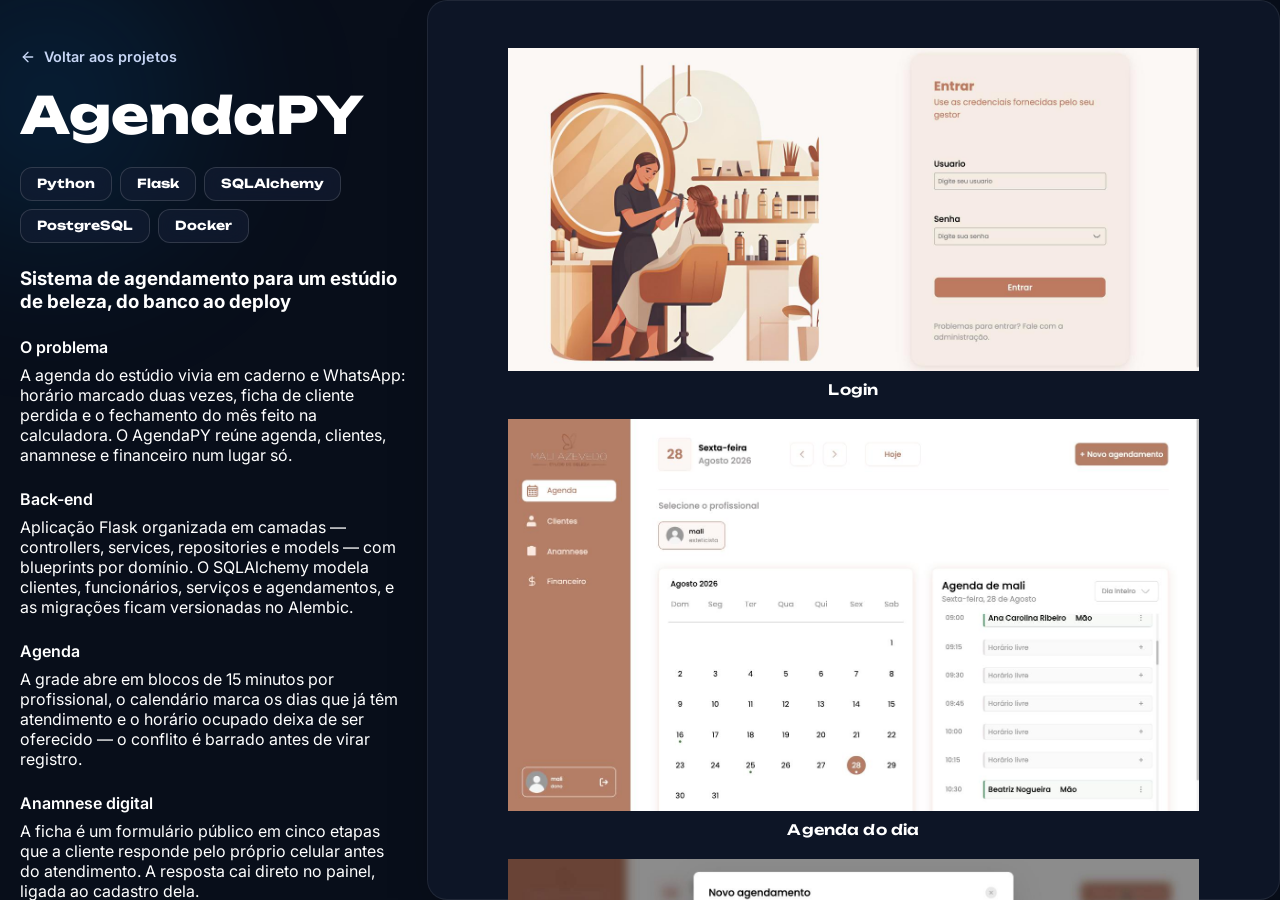
==== projetos/agendapy.html @ f5423a35 "adicionando projetos" ====
<!DOCTYPE html>
<html lang="pt-br">

<head>
  <meta charset="UTF-8">
  <meta name="viewport" content="width=device-width, initial-scale=1.0">
  <title>AgendaPY | Gustavo Azevedo</title>
  <meta name="description" content="AgendaPY é um sistema de agendamento para est&uacute;dios de beleza feito em Python e Flask, com agenda por profissional, ficha de clientes, anamnese digital e fechamento financeiro do m&ecirc;s.">

  <link rel="icon" type="image/png" href="../imagens/favicon.png">
  <link rel="preconnect" href="https://fonts.googleapis.com">
  <link rel="preconnect" href="https://fonts.gstatic.com" crossorigin>
  <link href="https://fonts.googleapis.com/css2?family=Inter:wght@400..700&family=Fira+Code:wght@400&family=Unbounded:wght@200..900&display=swap" rel="stylesheet">
  <link rel="stylesheet" href="../Estilos/style.css">
</head>

<body>
  <main class="projeto-pagina">
    <div class="projeto-texto-bg cor-1">
      <div class="projeto-texto container">
        <a href="../index.html#projetos" class="projeto-voltar">
          <svg viewBox="0 0 24 24" fill="none" stroke="currentColor" stroke-width="2" stroke-linecap="round" stroke-linejoin="round" aria-hidden="true">
            <path d="M19 12H5" />
            <path d="m12 19-7-7 7-7" />
          </svg>
          Voltar aos projetos
        </a>

        <h1 class="projeto-titulo">AgendaPY</h1>

        <div class="projeto-meta">
          <ul class="projeto-tags">
            <li class="tag">Python</li>
            <li class="tag">Flask</li>
            <li class="tag">SQLAlchemy</li>
            <li class="tag">PostgreSQL</li>
            <li class="tag">Docker</li>
          </ul>
        </div>

        <div class="projeto-explicacao">
          <h3>Sistema de agendamento para um est&uacute;dio de beleza, do banco ao deploy</h3>
          <dl>
            <dt>O problema</dt>
            <dd>A agenda do est&uacute;dio vivia em caderno e WhatsApp: hor&aacute;rio marcado duas vezes, ficha de cliente perdida e o fechamento do m&ecirc;s feito na calculadora. O AgendaPY re&uacute;ne agenda, clientes, anamnese e financeiro num lugar s&oacute;.</dd>

            <dt>Back-end</dt>
            <dd>Aplica&ccedil;&atilde;o Flask organizada em camadas &mdash; controllers, services, repositories e models &mdash; com blueprints por dom&iacute;nio. O SQLAlchemy modela clientes, funcion&aacute;rios, servi&ccedil;os e agendamentos, e as migra&ccedil;&otilde;es ficam versionadas no Alembic.</dd>

            <dt>Agenda</dt>
            <dd>A grade abre em blocos de 15 minutos por profissional, o calend&aacute;rio marca os dias que j&aacute; t&ecirc;m atendimento e o hor&aacute;rio ocupado deixa de ser oferecido &mdash; o conflito &eacute; barrado antes de virar registro.</dd>

            <dt>Anamnese digital</dt>
            <dd>A ficha &eacute; um formul&aacute;rio p&uacute;blico em cinco etapas que a cliente responde pelo pr&oacute;prio celular antes do atendimento. A resposta cai direto no painel, ligada ao cadastro dela.</dd>

            <dt>Financeiro</dt>
            <dd>O faturamento do m&ecirc;s &eacute; somado a partir dos atendimentos, quebrado por profissional e por forma de pagamento, com o total ap&oacute;s taxas.</dd>

            <dt>Infraestrutura</dt>
            <dd>Sobe com Docker Compose (PostgreSQL 16 com healthcheck e volume persistente) e roda em Gunicorn atr&aacute;s de ProxyFix. Sess&atilde;o com login, prote&ccedil;&atilde;o CSRF, rate limit no login e rota de health check.</dd>
          </dl>
        </div>

      </div>
      <div class="projeto-saber-mais">
        <a href="https://studiomaliazevedo.com.br" target="_blank" rel="noopener" class="projeto-acao projeto-acao--site">
          <svg viewBox="0 0 24 24" fill="none" stroke="currentColor" stroke-width="2" stroke-linecap="round" stroke-linejoin="round" aria-hidden="true">
            <path d="M18 13v6a2 2 0 0 1-2 2H5a2 2 0 0 1-2-2V8a2 2 0 0 1 2-2h6" />
            <path d="M15 3h6v6" />
            <path d="M10 14 21 3" />
          </svg>
          Ver site
        </a>
        <a href="https://github.com/GuAzevedoDev/AgendaPY" target="_blank" rel="noopener" class="projeto-acao">
          <svg viewBox="0 0 24 24" fill="currentColor" aria-hidden="true">
            <path d="M12 .5C5.37.5 0 5.87 0 12.5c0 5.3 3.44 9.8 8.2 11.39.6.11.82-.26.82-.58v-2.03c-3.34.72-4.04-1.61-4.04-1.61-.55-1.39-1.34-1.76-1.34-1.76-1.09-.75.08-.73.08-.73 1.2.08 1.84 1.24 1.84 1.24 1.07 1.83 2.81 1.3 3.5.99.11-.78.42-1.3.76-1.6-2.67-.3-5.47-1.34-5.47-5.96 0-1.32.47-2.4 1.24-3.24-.12-.3-.54-1.52.12-3.18 0 0 1.01-.32 3.3 1.24a11.5 11.5 0 0 1 6.01 0c2.29-1.56 3.3-1.24 3.3-1.24.66 1.66.24 2.88.12 3.18.77.84 1.24 1.92 1.24 3.24 0 4.63-2.81 5.65-5.49 5.95.43.37.82 1.1.82 2.22v3.29c0 .32.21.7.82.58A12.01 12.01 0 0 0 24 12.5C24 5.87 18.63.5 12 .5Z" />
          </svg>
          C&oacute;digo
        </a>
      </div>
    </div>

    <div class="projeto-galeria-bg">
      <ul class="projeto-galeria container">
        <li>
          <img src="../imagens/projetos/agendapyLogin.png" alt="Tela de login do AgendaPY" loading="lazy">
          <span>Login</span>
        </li>
        <li>
          <img src="../imagens/projetos/agendapyAgenda.png" alt="Agenda do dia com calend&aacute;rio e grade de hor&aacute;rios" loading="lazy">
          <span>Agenda do dia</span>
        </li>
        <li>
          <img src="../imagens/projetos/agendapyAgendamento.png" alt="Formul&aacute;rio de novo agendamento" loading="lazy">
          <span>Novo agendamento</span>
        </li>
        <li>
          <img src="../imagens/projetos/agendapyClientes.png" alt="Ficha de cliente com hist&oacute;rico de atendimentos" loading="lazy">
          <span>Clientes e hist&oacute;rico</span>
        </li>
        <li>
          <img src="../imagens/projetos/agendapyFinanceiro.png" alt="Fechamento financeiro do m&ecirc;s por profissional" loading="lazy">
          <span>Financeiro do m&ecirc;s</span>
        </li>
        <li>
          <img src="../imagens/projetos/agendapyAnamnese.png" alt="Ficha de anamnese respondida pela cliente" loading="lazy">
          <span>Ficha de anamnese</span>
        </li>
        <li>
          <img src="../imagens/projetos/agendapyMobile.png" alt="Agenda, clientes e financeiro na vers&atilde;o mobile" loading="lazy">
          <span>Vers&atilde;o mobile</span>
        </li>
      </ul>

    </div>

  </main>
</body>

</html>
---- Estilos/style.css ----
/* Global */
@import "../Estilos/global/global.css";

/* Utilitarios */
@import "../Estilos/utilitarios/componentes.css";
@import "../Estilos/utilitarios/tipografia.css";
@import "../Estilos/utilitarios/cores.css";

/* landingPage */
@import "../Estilos/landingPage/header.css";
@import "../Estilos/landingPage/idioma.css";
@import "../Estilos/landingPage/main.css";
@import "../Estilos/landingPage/projetos.css";
@import "../Estilos/landingPage/carrossel.css";
@import "../Estilos/landingPage/projeto-pagina.css";
@import "../Estilos/landingPage/sobremim.css";
@import "../Estilos/landingPage/certificados.css";
@import "../Estilos/landingPage/tecnologias.css";
@import "../Estilos/landingPage/tablet.css";
@import "../Estilos/landingPage/footer.css";
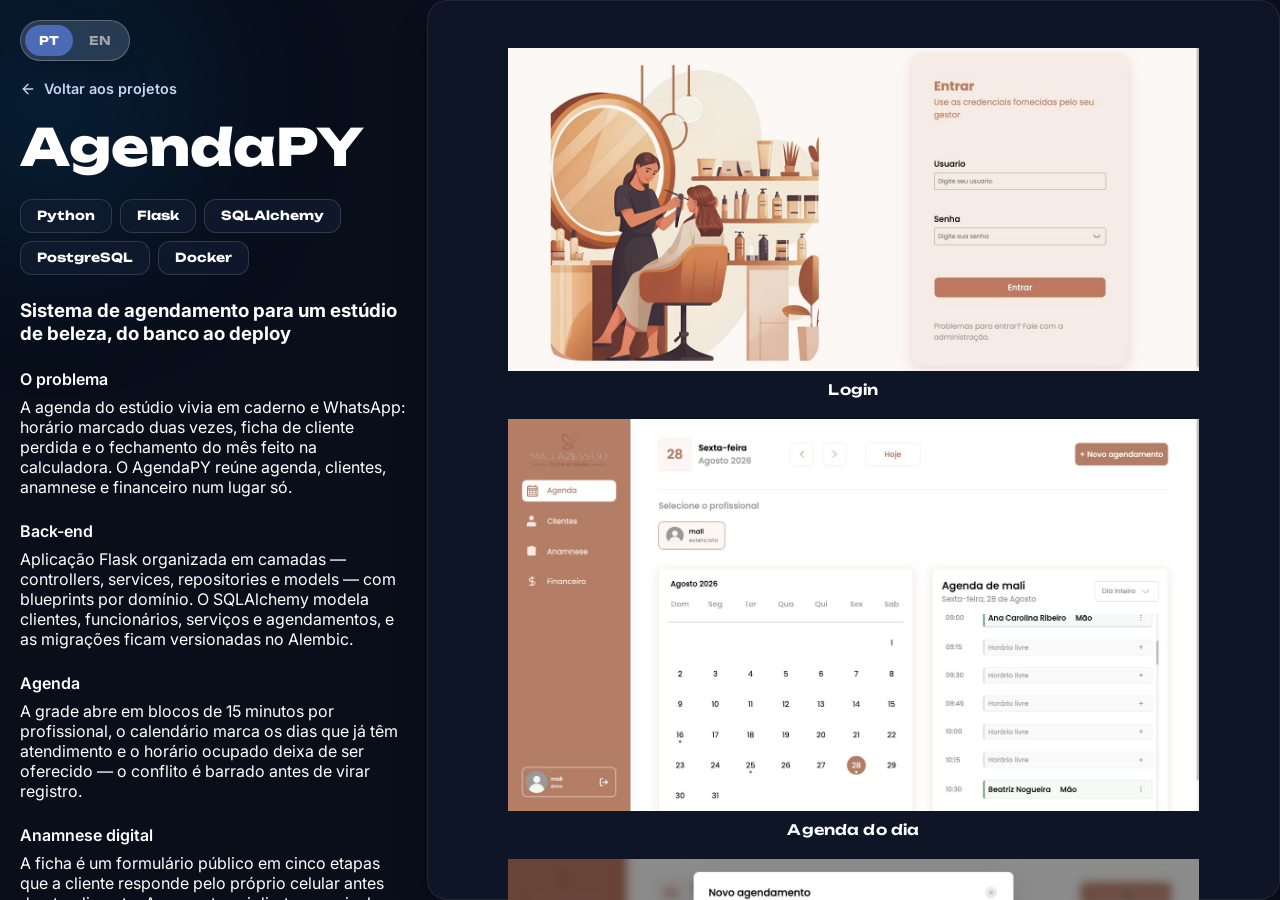
==== commit 0dc2c0ba: "portifolio finalizado" ====
--- a/projetos/agendapy.html
+++ b/projetos/agendapy.html
@@ -15,10 +15,16 @@
 </head>
 
 <body>
+  <div class="idioma-switch" role="group" aria-label="Selecionar idioma" data-i18n-aria="aria.idioma">
+    <span class="idioma-indicador" aria-hidden="true"></span>
+    <button type="button" class="idioma-opcao ativo" data-idioma="pt" aria-pressed="true">PT</button>
+    <button type="button" class="idioma-opcao" data-idioma="en" aria-pressed="false">EN</button>
+  </div>
+
   <main class="projeto-pagina">
     <div class="projeto-texto-bg cor-1">
       <div class="projeto-texto container">
-        <a href="../index.html#projetos" class="projeto-voltar">
+        <a href="../index.html#projetos" class="projeto-voltar" data-i18n="p.agendapy.volta1">
           <svg viewBox="0 0 24 24" fill="none" stroke="currentColor" stroke-width="2" stroke-linecap="round" stroke-linejoin="round" aria-hidden="true">
             <path d="M19 12H5" />
             <path d="m12 19-7-7 7-7" />
@@ -26,7 +32,7 @@
           Voltar aos projetos
         </a>
 
-        <h1 class="projeto-titulo">AgendaPY</h1>
+        <h1 class="projeto-titulo" data-i18n="p.agendapy.tit2">AgendaPY</h1>
 
         <div class="projeto-meta">
           <ul class="projeto-tags">
@@ -39,31 +45,31 @@
         </div>
 
         <div class="projeto-explicacao">
-          <h3>Sistema de agendamento para um est&uacute;dio de beleza, do banco ao deploy</h3>
+          <h3 data-i18n="p.agendapy.h33">Sistema de agendamento para um est&uacute;dio de beleza, do banco ao deploy</h3>
           <dl>
-            <dt>O problema</dt>
-            <dd>A agenda do est&uacute;dio vivia em caderno e WhatsApp: hor&aacute;rio marcado duas vezes, ficha de cliente perdida e o fechamento do m&ecirc;s feito na calculadora. O AgendaPY re&uacute;ne agenda, clientes, anamnese e financeiro num lugar s&oacute;.</dd>
+            <dt data-i18n="p.agendapy.dt4">O problema</dt>
+            <dd data-i18n="p.agendapy.dd10">A agenda do est&uacute;dio vivia em caderno e WhatsApp: hor&aacute;rio marcado duas vezes, ficha de cliente perdida e o fechamento do m&ecirc;s feito na calculadora. O AgendaPY re&uacute;ne agenda, clientes, anamnese e financeiro num lugar s&oacute;.</dd>
 
-            <dt>Back-end</dt>
-            <dd>Aplica&ccedil;&atilde;o Flask organizada em camadas &mdash; controllers, services, repositories e models &mdash; com blueprints por dom&iacute;nio. O SQLAlchemy modela clientes, funcion&aacute;rios, servi&ccedil;os e agendamentos, e as migra&ccedil;&otilde;es ficam versionadas no Alembic.</dd>
+            <dt data-i18n="p.agendapy.dt5">Back-end</dt>
+            <dd data-i18n="p.agendapy.dd11">Aplica&ccedil;&atilde;o Flask organizada em camadas &mdash; controllers, services, repositories e models &mdash; com blueprints por dom&iacute;nio. O SQLAlchemy modela clientes, funcion&aacute;rios, servi&ccedil;os e agendamentos, e as migra&ccedil;&otilde;es ficam versionadas no Alembic.</dd>
 
-            <dt>Agenda</dt>
-            <dd>A grade abre em blocos de 15 minutos por profissional, o calend&aacute;rio marca os dias que j&aacute; t&ecirc;m atendimento e o hor&aacute;rio ocupado deixa de ser oferecido &mdash; o conflito &eacute; barrado antes de virar registro.</dd>
+            <dt data-i18n="p.agendapy.dt6">Agenda</dt>
+            <dd data-i18n="p.agendapy.dd12">A grade abre em blocos de 15 minutos por profissional, o calend&aacute;rio marca os dias que j&aacute; t&ecirc;m atendimento e o hor&aacute;rio ocupado deixa de ser oferecido &mdash; o conflito &eacute; barrado antes de virar registro.</dd>
 
-            <dt>Anamnese digital</dt>
-            <dd>A ficha &eacute; um formul&aacute;rio p&uacute;blico em cinco etapas que a cliente responde pelo pr&oacute;prio celular antes do atendimento. A resposta cai direto no painel, ligada ao cadastro dela.</dd>
+            <dt data-i18n="p.agendapy.dt7">Anamnese digital</dt>
+            <dd data-i18n="p.agendapy.dd13">A ficha &eacute; um formul&aacute;rio p&uacute;blico em cinco etapas que a cliente responde pelo pr&oacute;prio celular antes do atendimento. A resposta cai direto no painel, ligada ao cadastro dela.</dd>
 
-            <dt>Financeiro</dt>
-            <dd>O faturamento do m&ecirc;s &eacute; somado a partir dos atendimentos, quebrado por profissional e por forma de pagamento, com o total ap&oacute;s taxas.</dd>
+            <dt data-i18n="p.agendapy.dt8">Financeiro</dt>
+            <dd data-i18n="p.agendapy.dd14">O faturamento do m&ecirc;s &eacute; somado a partir dos atendimentos, quebrado por profissional e por forma de pagamento, com o total ap&oacute;s taxas.</dd>
 
-            <dt>Infraestrutura</dt>
-            <dd>Sobe com Docker Compose (PostgreSQL 16 com healthcheck e volume persistente) e roda em Gunicorn atr&aacute;s de ProxyFix. Sess&atilde;o com login, prote&ccedil;&atilde;o CSRF, rate limit no login e rota de health check.</dd>
+            <dt data-i18n="p.agendapy.dt9">Infraestrutura</dt>
+            <dd data-i18n="p.agendapy.dd15">Sobe com Docker Compose (PostgreSQL 16 com healthcheck e volume persistente) e roda em Gunicorn atr&aacute;s de ProxyFix. Sess&atilde;o com login, prote&ccedil;&atilde;o CSRF, rate limit no login e rota de health check.</dd>
           </dl>
         </div>
 
       </div>
       <div class="projeto-saber-mais">
-        <a href="https://studiomaliazevedo.com.br" target="_blank" rel="noopener" class="projeto-acao projeto-acao--site">
+        <a href="https://studiomaliazevedo.com.br" target="_blank" rel="noopener" class="projeto-acao projeto-acao--site" data-i18n="projeto.verSite">
           <svg viewBox="0 0 24 24" fill="none" stroke="currentColor" stroke-width="2" stroke-linecap="round" stroke-linejoin="round" aria-hidden="true">
             <path d="M18 13v6a2 2 0 0 1-2 2H5a2 2 0 0 1-2-2V8a2 2 0 0 1 2-2h6" />
             <path d="M15 3h6v6" />
@@ -71,7 +77,7 @@
           </svg>
           Ver site
         </a>
-        <a href="https://github.com/GuAzevedoDev/AgendaPY" target="_blank" rel="noopener" class="projeto-acao">
+        <a href="https://github.com/GuAzevedoDev/AgendaPY" target="_blank" rel="noopener" class="projeto-acao" data-i18n="projeto.codigo">
           <svg viewBox="0 0 24 24" fill="currentColor" aria-hidden="true">
             <path d="M12 .5C5.37.5 0 5.87 0 12.5c0 5.3 3.44 9.8 8.2 11.39.6.11.82-.26.82-.58v-2.03c-3.34.72-4.04-1.61-4.04-1.61-.55-1.39-1.34-1.76-1.34-1.76-1.09-.75.08-.73.08-.73 1.2.08 1.84 1.24 1.84 1.24 1.07 1.83 2.81 1.3 3.5.99.11-.78.42-1.3.76-1.6-2.67-.3-5.47-1.34-5.47-5.96 0-1.32.47-2.4 1.24-3.24-.12-.3-.54-1.52.12-3.18 0 0 1.01-.32 3.3 1.24a11.5 11.5 0 0 1 6.01 0c2.29-1.56 3.3-1.24 3.3-1.24.66 1.66.24 2.88.12 3.18.77.84 1.24 1.92 1.24 3.24 0 4.63-2.81 5.65-5.49 5.95.43.37.82 1.1.82 2.22v3.29c0 .32.21.7.82.58A12.01 12.01 0 0 0 24 12.5C24 5.87 18.63.5 12 .5Z" />
           </svg>
@@ -84,37 +90,38 @@
       <ul class="projeto-galeria container">
         <li>
           <img src="../imagens/projetos/agendapyLogin.png" alt="Tela de login do AgendaPY" loading="lazy">
-          <span>Login</span>
+          <span data-i18n="p.agendapy.leg16">Login</span>
         </li>
         <li>
           <img src="../imagens/projetos/agendapyAgenda.png" alt="Agenda do dia com calend&aacute;rio e grade de hor&aacute;rios" loading="lazy">
-          <span>Agenda do dia</span>
+          <span data-i18n="p.agendapy.leg17">Agenda do dia</span>
         </li>
         <li>
           <img src="../imagens/projetos/agendapyAgendamento.png" alt="Formul&aacute;rio de novo agendamento" loading="lazy">
-          <span>Novo agendamento</span>
+          <span data-i18n="p.agendapy.leg18">Novo agendamento</span>
         </li>
         <li>
           <img src="../imagens/projetos/agendapyClientes.png" alt="Ficha de cliente com hist&oacute;rico de atendimentos" loading="lazy">
-          <span>Clientes e hist&oacute;rico</span>
+          <span data-i18n="p.agendapy.leg19">Clientes e hist&oacute;rico</span>
         </li>
         <li>
           <img src="../imagens/projetos/agendapyFinanceiro.png" alt="Fechamento financeiro do m&ecirc;s por profissional" loading="lazy">
-          <span>Financeiro do m&ecirc;s</span>
+          <span data-i18n="p.agendapy.leg20">Financeiro do m&ecirc;s</span>
         </li>
         <li>
           <img src="../imagens/projetos/agendapyAnamnese.png" alt="Ficha de anamnese respondida pela cliente" loading="lazy">
-          <span>Ficha de anamnese</span>
+          <span data-i18n="p.agendapy.leg21">Ficha de anamnese</span>
         </li>
         <li>
           <img src="../imagens/projetos/agendapyMobile.png" alt="Agenda, clientes e financeiro na vers&atilde;o mobile" loading="lazy">
-          <span>Vers&atilde;o mobile</span>
+          <span data-i18n="p.agendapy.leg22">Vers&atilde;o mobile</span>
         </li>
       </ul>
 
     </div>
 
   </main>
+  <script type="module" src="../Javascript/idioma-pagina.js"></script>
 </body>
 
 </html>
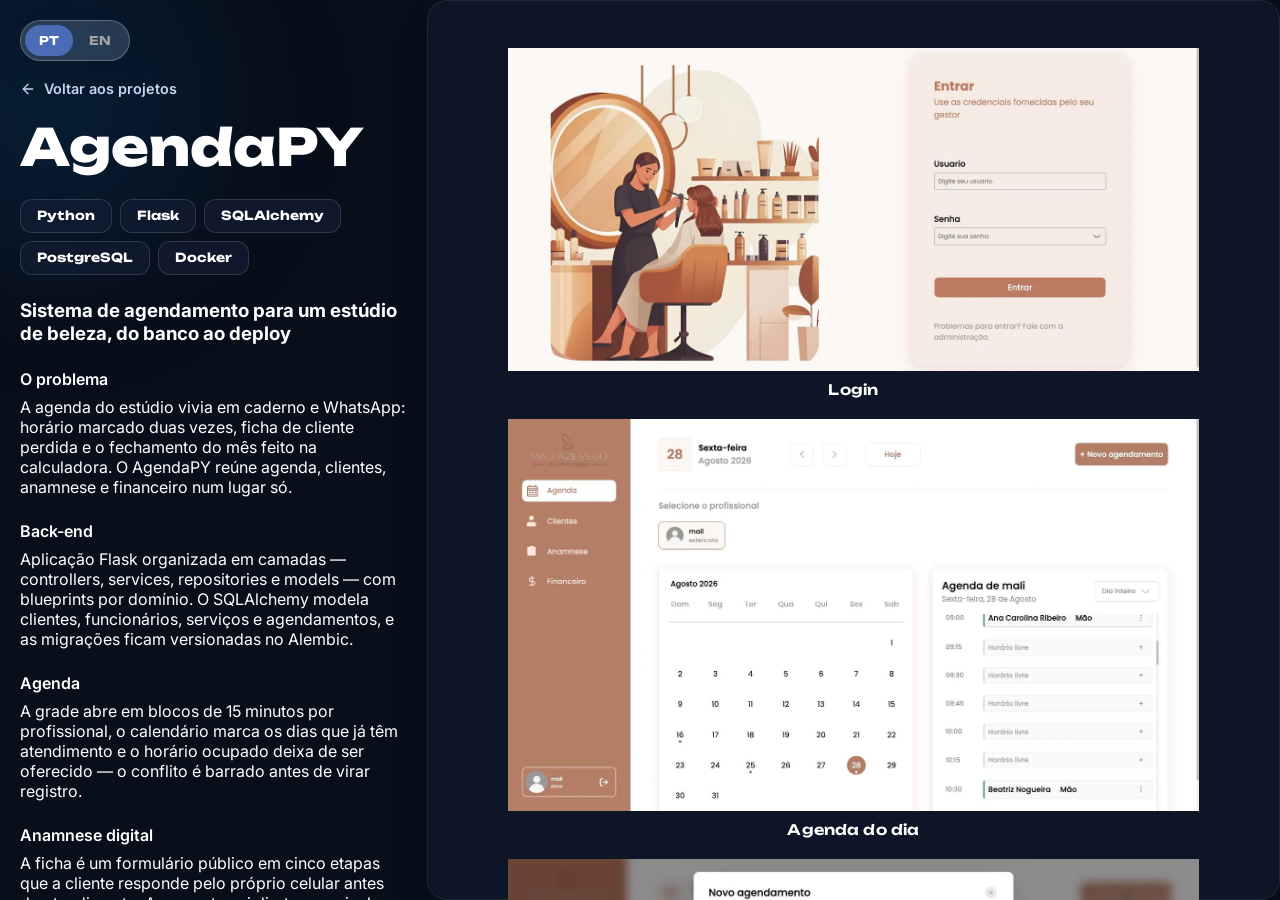
==== commit d076d4f1: "melhorando desempenho" ====
--- a/projetos/agendapy.html
+++ b/projetos/agendapy.html
@@ -7,11 +7,12 @@
   <title>AgendaPY | Gustavo Azevedo</title>
   <meta name="description" content="AgendaPY é um sistema de agendamento para est&uacute;dios de beleza feito em Python e Flask, com agenda por profissional, ficha de clientes, anamnese digital e fechamento financeiro do m&ecirc;s.">
 
+  <meta name="theme-color" content="#080e1a">
   <link rel="icon" type="image/png" href="../imagens/favicon.png">
   <link rel="preconnect" href="https://fonts.googleapis.com">
   <link rel="preconnect" href="https://fonts.gstatic.com" crossorigin>
   <link href="https://fonts.googleapis.com/css2?family=Inter:wght@400..700&family=Fira+Code:wght@400&family=Unbounded:wght@200..900&display=swap" rel="stylesheet">
-  <link rel="stylesheet" href="../Estilos/style.css">
+  <link rel="stylesheet" href="../Estilos/style.min.css">
 </head>
 
 <body>
@@ -89,31 +90,31 @@
     <div class="projeto-galeria-bg">
       <ul class="projeto-galeria container">
         <li>
-          <img src="../imagens/projetos/agendapyLogin.png" alt="Tela de login do AgendaPY" loading="lazy">
+          <img src="../imagens/projetos/agendapyLogin.webp" alt="Tela de login do AgendaPY" loading="lazy" width="1512" height="706">
           <span data-i18n="p.agendapy.leg16">Login</span>
         </li>
         <li>
-          <img src="../imagens/projetos/agendapyAgenda.png" alt="Agenda do dia com calend&aacute;rio e grade de hor&aacute;rios" loading="lazy">
+          <img src="../imagens/projetos/agendapyAgenda.webp" alt="Agenda do dia com calend&aacute;rio e grade de hor&aacute;rios" loading="lazy" width="1456" height="827">
           <span data-i18n="p.agendapy.leg17">Agenda do dia</span>
         </li>
         <li>
-          <img src="../imagens/projetos/agendapyAgendamento.png" alt="Formul&aacute;rio de novo agendamento" loading="lazy">
+          <img src="../imagens/projetos/agendapyAgendamento.webp" alt="Formul&aacute;rio de novo agendamento" loading="lazy" width="1512" height="706">
           <span data-i18n="p.agendapy.leg18">Novo agendamento</span>
         </li>
         <li>
-          <img src="../imagens/projetos/agendapyClientes.png" alt="Ficha de cliente com hist&oacute;rico de atendimentos" loading="lazy">
+          <img src="../imagens/projetos/agendapyClientes.webp" alt="Ficha de cliente com hist&oacute;rico de atendimentos" loading="lazy" width="1456" height="827">
           <span data-i18n="p.agendapy.leg19">Clientes e hist&oacute;rico</span>
         </li>
         <li>
-          <img src="../imagens/projetos/agendapyFinanceiro.png" alt="Fechamento financeiro do m&ecirc;s por profissional" loading="lazy">
+          <img src="../imagens/projetos/agendapyFinanceiro.webp" alt="Fechamento financeiro do m&ecirc;s por profissional" loading="lazy" width="1456" height="827">
           <span data-i18n="p.agendapy.leg20">Financeiro do m&ecirc;s</span>
         </li>
         <li>
-          <img src="../imagens/projetos/agendapyAnamnese.png" alt="Ficha de anamnese respondida pela cliente" loading="lazy">
+          <img src="../imagens/projetos/agendapyAnamnese.webp" alt="Ficha de anamnese respondida pela cliente" loading="lazy" width="1512" height="706">
           <span data-i18n="p.agendapy.leg21">Ficha de anamnese</span>
         </li>
         <li>
-          <img src="../imagens/projetos/agendapyMobile.png" alt="Agenda, clientes e financeiro na vers&atilde;o mobile" loading="lazy">
+          <img src="../imagens/projetos/agendapyMobile.webp" alt="Agenda, clientes e financeiro na vers&atilde;o mobile" loading="lazy" width="1326" height="788">
           <span data-i18n="p.agendapy.leg22">Vers&atilde;o mobile</span>
         </li>
       </ul>
--- a/Estilos/style.min.css
+++ b/Estilos/style.min.css
@@ -0,0 +1 @@
+*{padding:0;margin:0;box-sizing:border-box;font-family:"Inter",sans-serif;scroll-behavior:smooth}html{scroll-behavior:smooth !important;scroll-padding-top:150px}body{background:var(--fundo)}img{max-width:100%;height:auto;display:block}a{text-decoration:none;color:inherit;display:block}ul{list-style:none}span{display:inline-block}.container{max-width:1600px;margin-left:auto;margin-right:auto;padding-left:20px;padding-right:20px}@media (max-width:550px){.container{padding-left:10px;padding-right:10px}}.botao,.btn-normal{font-family:"Unbounded",sans-serif;font-size:0.85rem;font-weight:700;letter-spacing:0.01em}.botao{display:inline-flex;align-items:center;gap:10px;width:fit-content;padding:14px 22px;background:var(--cor-p1);color:var(--cor-1);border-radius:var(--raio-md);font-family:"Unbounded",sans-serif;font-size:0.85rem;font-weight:700;transition:background 0.3s ease,gap 0.3s ease}.botao svg{width:16px;height:16px;transition:transform 0.3s ease}.botao:hover{background:var(--cor-p2);gap:14px}.botao:hover svg{transform:translateX(4px)}.btn-normal{display:inline-flex;align-items:center;justify-content:center;padding:14px 22px;background:var(--gradiente);color:var(--cor-1);border-radius:var(--raio-md);transition:0.3s;z-index:1}@media (max-width:1000px){.btn-normal{padding:10px}}.btn-normal:hover{background:var(--cor-1);color:var(--cor-p1)}.card{position:relative;display:flex;align-items:center;justify-content:center;padding:2px;border-radius:var(--raio-lg);line-height:1.6;transition:all 0.48s cubic-bezier(0.23,1,0.32,1);overflow:hidden}.content{display:grid;grid-template-columns:1fr 1fr;gap:24px;padding:34px;border-radius:var(--raio-lg);color:#000;overflow:hidden;background:var(--cor-2)}@media (max-width:1050px){.content{grid-template-columns:1fr}}.card::before{content:"";position:absolute;height:450%;width:160%;border-radius:inherit;background:var(--cor-2);transform-origin:center;animation:moving 12s linear infinite paused;transition:all 0.88s cubic-bezier(0.23,1,0.32,1)}.card:hover::before{animation-play-state:running;z-index:-1;width:20%;background:var(--gradiente)}.card:hover{box-shadow:0rem 6px 13px rgba(10,60,255,0.1),0rem 24px 24px rgba(10,60,255,0.09),0rem 55px 33px rgba(10,60,255,0.05),0rem 97px 39px rgba(10,60,255,0.01),0rem 152px 43px rgba(10,60,255,0)}@media (prefers-reduced-motion:reduce){.card:hover::before{animation:none}}@keyframes moving{0%{transform:rotate(0)}100%{transform:rotate(360deg)}}@media (max-width:1050px){.card::before{animation-play-state:running;z-index:-1;width:20%;background:var(--gradiente)}}@media (max-width:550px){.card::before{display:none}.card{box-shadow:0rem 6px 13px rgba(10,60,255,0.1),0rem 24px 24px rgba(10,60,255,0.09),0rem 55px 33px rgba(10,60,255,0.05),0rem 97px 39px rgba(10,60,255,0.01),0rem 152px 43px rgba(10,60,255,0);color:#000000}}.dots-container{display:flex;align-items:center;justify-content:center;height:100%;width:100%}.dot{height:20px;width:20px;margin-right:10px;border-radius:var(--raio-md);background-color:#b3d4fc;animation:pulse 1.5s infinite ease-in-out}@media (max-width:700px){.dot{height:15px;width:15px}}.dot:last-child{margin-right:0}.dot:nth-child(1){animation-delay:-0.3s}.dot:nth-child(2){animation-delay:-0.1s}.dot:nth-child(3){animation-delay:0.1s}@keyframes pulse{0%{transform:scale(0.8);background-color:#b3d4fc;box-shadow:0 0 0 0 rgba(178,212,252,0.7)}50%{transform:scale(1.2);background-color:#6793fb;box-shadow:0 0 0 10px rgba(178,212,252,0)}100%{transform:scale(0.8);background-color:#b3d4fc;box-shadow:0 0 0 0 rgba(178,212,252,0.7)}}.tag{display:inline-flex;align-items:center;gap:8px;padding:8px 16px;border:1px solid rgba(255,255,255,0.14);border-radius:var(--raio-md);background:rgba(20,28,48,0.72);font-family:"Unbounded",sans-serif;font-size:0.78rem;font-weight:700;line-height:1.3;color:var(--cor-1);white-space:nowrap}@supports (backdrop-filter:blur(1px)) or (-webkit-backdrop-filter:blur(1px)){.tag{backdrop-filter:var(--vidro-blur);-webkit-backdrop-filter:var(--vidro-blur)}}.tag--ponto::before{content:"";width:8px;height:8px;border-radius:50%;background:var(--azul-400);flex-shrink:0}.title{font-family:"Unbounded",sans-serif;font-weight:600;font-size:clamp(2.25rem, 4.6vw, 4rem);line-height:1.05}h1.title{margin-bottom:var(--espaco-titulo)}.titulo{font-family:"Unbounded",sans-serif;font-size:clamp(2.1rem, 5.4vw, 4rem);font-weight:800;line-height:1;color:var(--cor-p1)}.subtitulo{font-family:"Unbounded",sans-serif;font-size:clamp(0.95rem, 1.6vw, 1.1rem);font-weight:600;color:var(--cor-cinza);margin-top:8px}.footer-content a:not(.btn-normal){font-size:clamp(0.9rem, 1.7vw, 1.6rem);font-weight:800}@media (max-width:550px){.footer-content a:not(.btn-normal){font-size:clamp(0.85rem, 2.6vw, 0.9rem)}}.footer-titulo{font-size:clamp(0.8rem, 1.5vw, 0.95rem);color:#b4b8b5}.title-footer{font-size:3rem;text-transform:uppercase}@media (max-width:1700px){.title-footer{font-size:2.6rem}}@media (max-width:1600px){.title-footer{font-size:2.4rem}}@media (max-width:1300px){.title-footer{font-size:2.3rem}}@media (max-width:1150px){.title-footer{font-size:2rem}}@media (max-width:1000px){.title-footer{font-size:1.8rem}}@media (max-width:900px){.title-footer{font-size:1.6rem}}@media (max-width:800px){.title-footer{font-size:1.5rem}}@media (max-width:800px){.title-footer{font-size:1.3rem}}@media (max-width:600px){.title-footer{font-size:1.1rem}}@media (max-width:550px){.title-footer{font-size:1.8rem}}@media (max-width:490px){.title-footer{font-size:1.4rem}}@media (max-width:400px){.title-footer{font-size:1.2rem}}body{--cor-1:#fff;--cor-2:#000;--cor-p1:#4b6bb7;--cor-p2:#111111;--cor-cinza:#a3a3a3;--sombra-forte:rgba(0,0,0,0.15);--sombra-suave:rgba(0,0,0,0.06);--gradiente:linear-gradient(90deg,var(--cor-p1),var(--azul-ciano));--fundo:#080e1a;--vidro-fundo:rgba(255,255,255,0.15);--vidro-borda:rgba(255,255,255,0.25);--vidro-blur:blur(12px) saturate(160%);--azul-800:#0d1526;--azul-400:#6d8ad4;--azul-300:#9fb4e8;--azul-200:#c7d6f5;--azul-100:#eaf1ff;--azul-ciano:#00c6ff;--raio-md:12px;--raio-lg:20px;--raio-xl:28px;--raio-pill:999px;--espaco-secao:160px;--espaco-titulo:48px;--espaco-bloco:24px}@media (max-width:768px){body{--espaco-secao:96px;--espaco-titulo:32px}}.cor-1{color:var(--cor-1)}.cor-p1{color:var(--cor-p1)}body::before{content:"";position:absolute;width:400px;height:400px;background:radial-gradient(circle,rgba(0,153,255,0.2),transparent 70%);top:-100px;left:-150px;filter:blur(80px);z-index:-2}@media (max-width:768px){body::before{display:none}}.header{position:fixed;z-index:999;right:20px;bottom:20px;color:var(--cor-1)}.header nav{position:absolute;bottom:120%;right:0;padding:20px;background:var(--cor-p1);backdrop-filter:blur(8px);border-radius:var(--raio-md);opacity:0;visibility:hidden;transform:translate(0px,40px) scale(0.9);transition:opacity 0.35s ease,transform 0.35s cubic-bezier(0.34,1.56,0.64,1),visibility 0.35s}.header nav ul{display:grid;gap:15px}.header nav a{display:flex;align-items:center;justify-content:space-between;gap:8px;font-family:"Unbounded",sans-serif;font-size:1.1rem;font-weight:700;opacity:0.8;transition:opacity 0.3s ease}.header nav a svg{width:16px;height:16px;flex-shrink:0;opacity:0;transform:translateX(-8px);transition:opacity 0.3s ease,transform 0.3s ease}.header nav a:hover{opacity:1}.header nav a:hover svg{opacity:1;transform:translateX(0)}.header nav li.atual a{pointer-events:none;cursor:default;text-decoration:line-through;text-decoration-thickness:2px;opacity:0.6}.header nav.ativo{opacity:1;visibility:visible;transform:translate(0px,0px) scale(1)}.hamburger{padding:8px;display:inline-block;cursor:pointer;background:var(--cor-p1);border-radius:var(--raio-md);transition:background 0.3s ease,gap 0.3s ease}@supports (backdrop-filter:blur(1px)) or (-webkit-backdrop-filter:blur(1px)){.hamburger{background:var(--vidro-fundo);border:1px solid var(--vidro-borda);backdrop-filter:var(--vidro-blur);-webkit-backdrop-filter:var(--vidro-blur)}}.hamburger:hover{background:var(--cor-p2)}.hamburger input{display:none}.hamburger svg{display:block;height:3em;transition:transform 600ms cubic-bezier(0.4,0,0.2,1)}.line{fill:none;stroke:var(--cor-1);stroke-linecap:round;stroke-linejoin:round;stroke-width:3;transition:stroke-dasharray 600ms cubic-bezier(0.4,0,0.2,1),stroke-dashoffset 600ms cubic-bezier(0.4,0,0.2,1)}.line-top-bottom{stroke-dasharray:12 63}.hamburger input:checked+svg{transform:rotate(-45deg)}.hamburger input:checked+svg .line-top-bottom{stroke-dasharray:20 300;stroke-dashoffset:-32.42}@media (max-width:750px){.header nav{width:150px}}@media (max-width:900px){.header nav a{font-size:0.95rem}.header nav ul{gap:12px}.header nav{padding:16px}}@media (max-width:480px){.header nav a{font-size:0.85rem}.header nav{padding:14px}}.idioma-switch{position:fixed;top:20px;left:20px;z-index:999;display:inline-flex;gap:2px;background:var(--cor-1);border-radius:var(--raio-pill);padding:4px;box-shadow:0 12px 28px var(--sombra-forte),0 2px 8px var(--sombra-suave)}@supports (backdrop-filter:blur(1px)) or (-webkit-backdrop-filter:blur(1px)){.idioma-switch{background:var(--vidro-fundo);border:1px solid var(--vidro-borda);backdrop-filter:var(--vidro-blur);-webkit-backdrop-filter:var(--vidro-blur)}}.idioma-indicador{position:absolute;top:4px;left:4px;height:calc(100% - 8px);border-radius:var(--raio-pill);background:var(--cor-p1);transition:transform 0.35s cubic-bezier(0.65,0,0.35,1),width 0.35s ease}.idioma-opcao{position:relative;z-index:1;border:none;background:transparent;cursor:pointer;padding:8px 14px;border-radius:var(--raio-pill);font-family:"Unbounded",sans-serif;font-size:0.75rem;font-weight:700;color:var(--cor-cinza);transition:color 0.3s ease}.idioma-opcao.ativo{color:var(--cor-1)}.main-bg{position:relative;overflow-x:clip}@media (max-width:768px){main::before{display:none}}.main{display:grid;grid-template-columns:1fr 1fr 1fr;min-height:calc(100vh - 40px);min-height:calc(100svh - 40px)}.scroll-indicador{position:absolute;left:50%;bottom:0;transform:translateX(-50%);display:flex;flex-direction:column;align-items:center;gap:8px;background:none;border:none;padding:0;cursor:pointer;color:var(--cor-p1);opacity:0.6;transition:opacity 0.3s ease}.scroll-indicador:hover{opacity:1}.scroll-indicador-mouse{width:24px;height:38px;border:2px solid currentColor;border-radius:var(--raio-pill);display:flex;justify-content:center;padding-top:6px}.scroll-indicador-roda{width:4px;height:8px;border-radius:2px;background:currentColor;animation:scroll-indicador-roda 1.6s ease infinite}.scroll-indicador svg{width:16px;height:16px;animation:scroll-indicador-seta 1.6s ease infinite}@keyframes scroll-indicador-roda{0%{transform:translateY(0);opacity:1}70%{transform:translateY(10px);opacity:0}100%{transform:translateY(0);opacity:0}}@keyframes scroll-indicador-seta{0%,100%{transform:translateY(0)}50%{transform:translateY(4px)}}@media (prefers-reduced-motion:reduce){.scroll-indicador-roda,.scroll-indicador svg{animation:none}}.contatos{position:absolute;top:50%;right:20px;transform:translateY(-50%);z-index:500;display:flex;flex-direction:column;align-items:center;gap:12px}.contatos a{display:flex;align-items:center;justify-content:center;width:44px;height:44px;border-radius:50%;background:rgba(255,255,255,0.06);box-shadow:inset 0 0 0 1px rgba(255,255,255,0.12);color:var(--azul-200);transition:transform 0.3s ease,color 0.3s ease,background 0.3s ease}.contatos svg{width:20px;height:20px}.contatos a:hover{transform:translateX(-3px);background:rgba(255,255,255,0.14);color:var(--cor-1)}.contatos a:focus-visible{outline:2px solid var(--azul-400);outline-offset:3px}@media (max-width:900px){.contatos{top:20px;right:20px;bottom:auto;left:auto;transform:none;flex-direction:row;gap:10px}.contatos a{width:38px;height:38px}.contatos svg{width:17px;height:17px}.contatos a:hover{transform:translateY(-2px)}}@media (max-width:420px){.contatos{gap:8px}.contatos a{width:34px;height:34px}.contatos svg{width:15px;height:15px}}.main-esquerda{display:flex;flex-direction:column;justify-content:center;gap:var(--espaco-bloco);padding:80px 0px}.main-sobre{position:relative}.main-sobre .botao{margin-top:8px}.main-centro{flex:1;display:flex;justify-content:center;align-items:center}.main-centro video{width:100%;max-width:550px;height:auto;transform-origin:center center;animation:cubo-entrada 5s cubic-bezier(0.16,1,0.3,1) both}.main-centro video.cubo-opaco{-webkit-mask-image:linear-gradient(to right,transparent 0,#000 4%,#000 96%,transparent 100%),linear-gradient(to bottom,transparent 0,#000 4%,#000 96%,transparent 100%);-webkit-mask-composite:source-in;mask-image:linear-gradient(to right,transparent 0,#000 4%,#000 96%,transparent 100%),linear-gradient(to bottom,transparent 0,#000 4%,#000 96%,transparent 100%);mask-composite:intersect}@keyframes cubo-entrada{from{transform:scale(2.2)}to{transform:scale(1)}}@media (prefers-reduced-motion:reduce){.main-centro video{animation:none}}.main-direita{position:relative}.main-direita li{position:absolute;z-index:2;opacity:0;transition:opacity 0.6s ease;padding:13px 22px;gap:10px}.main-direita li:nth-child(1){top:18%;left:-70px;transform:rotate(-4deg)}.main-direita li:nth-child(2){bottom:22%;left:-70px;transform:rotate(3deg)}@supports (backdrop-filter:blur(1px)) or (-webkit-backdrop-filter:blur(1px)){.main-direita li{background:rgba(20,28,48,0.72);border:1px solid rgba(255,255,255,0.14);backdrop-filter:var(--vidro-blur);-webkit-backdrop-filter:var(--vidro-blur);color:var(--cor-1)}}.main-direita li.ativo{opacity:1}@media (max-width:1150px){.main-centro video{max-width:340px}}@media (max-width:900px){.main{grid-template-columns:1fr;min-height:100svh;align-content:center;align-content:safe center;padding-bottom:40px}.main-esquerda{padding:20px 0;text-align:center}.main-sobre .botao{margin-left:auto;margin-right:auto}.main-direita{display:none}}@media (max-width:600px){.main-centro video{max-width:260px}}@media (max-width:900px){@keyframes cubo-entrada{from{transform:scale(1.6)}to{transform:scale(1)}}}@media (max-width:900px) and (max-height:640px){.main{align-content:start;min-height:auto}}.projetos-content{margin-top:var(--espaco-secao)}.projetos-bg{position:relative;overflow:hidden}.projetos-bg::before{content:"";position:absolute;width:400px;height:400px;top:-150px;left:-100px;filter:blur(80px);z-index:-2}@media (max-width:768px){.projetos-bg::before{display:none}}.projetos-bg::after{content:"";position:absolute;width:400px;height:400px;background:radial-gradient(circle,rgba(0,153,255,0.2),transparent 70%);bottom:0px;right:0px;filter:blur(80px);z-index:-2}.sr-only{position:absolute;width:1px;height:1px;padding:0;margin:-1px;overflow:hidden;clip-path:inset(50%);white-space:nowrap}.projeto-tags{display:flex;flex-wrap:wrap;gap:8px;list-style:none}.linguagens-lst{display:flex;gap:20px;flex-wrap:wrap}.carrossel{--seta:56px;--recuo-seta:clamp(12px, 2.1vw, 40px);--folga-seta:clamp(20px, 2.2vw, 34px);--recuo:calc(var(--recuo-seta) + var(--seta) + var(--folga-seta));--gap:24px;--lado:clamp(215px, 19.5vw, 360px);--escala:1.2;--pad-topo:clamp(64px, 7vw, 96px);--pad-base:300px;--sombra-card:0 18px 45px -5px rgba(0,0,0,0.95),0 30px 110px 15px rgba(0,0,0,0.7);position:relative;margin-top:calc(var(--espaco-titulo) - 30px)}.carrossel-palco{overflow-x:auto;overflow-y:hidden;scroll-behavior:auto;overscroll-behavior-x:contain;scrollbar-width:none;-ms-overflow-style:none}.carrossel-palco::-webkit-scrollbar{display:none}.carrossel-trilho{display:flex;align-items:flex-end;gap:var(--gap);padding:var(--pad-topo) var(--recuo) var(--pad-base);list-style:none;width:max-content}.carrossel-item{position:relative;flex:0 0 auto;width:var(--lado);height:var(--lado)}.carrossel-capa{position:relative;display:block;width:100%;height:100%;overflow:hidden;border-radius:var(--raio-lg);background:var(--azul-800);box-shadow:inset 0 0 0 1px rgba(255,255,255,0.06);transform-origin:bottom left;transition:scale 0.55s cubic-bezier(0.16,1,0.3,1),translate 0.35s cubic-bezier(0.16,1,0.3,1),box-shadow 0.55s ease}.carrossel-capa img{width:100%;height:100%;object-fit:cover;object-position:top center}.carrossel-item.ativo-carrossel .carrossel-capa{z-index:2;scale:var(--escala);box-shadow:inset 0 0 0 1px rgba(255,255,255,0.1),var(--sombra-card)}.carrossel-item:not(.ativo-carrossel):hover .carrossel-capa{z-index:3;translate:0 10px;box-shadow:inset 0 0 0 1px rgba(255,255,255,0.12),var(--sombra-card)}.carrossel-capa:focus-visible{outline:2px solid var(--azul-400);outline-offset:4px}.carrossel-legenda{position:absolute;z-index:5;top:calc(100% + 30px);left:0;width:calc(var(--lado) * var(--escala));max-width:100vw;transform-origin:top left;opacity:0;visibility:hidden;transform:translateY(-14px) scale(0.55);transition:opacity 0.45s ease,transform 0.45s cubic-bezier(0.16,1,0.3,1),visibility 0.45s}.carrossel-item.ativo-carrossel .carrossel-legenda{opacity:1;visibility:visible;transform:translateY(0) scale(1)}.carrossel-item:not(.ativo-carrossel):hover .carrossel-legenda{opacity:1;visibility:visible;transform:translateY(0) scale(0.72)}.carrossel-trilho:has(.carrossel-item:hover) .carrossel-item.ativo-carrossel:not(:hover) .carrossel-legenda{opacity:0;visibility:hidden;transform:translateY(-14px) scale(0.55)}.carrossel-titulo{font-family:"Unbounded",sans-serif;font-size:clamp(1.05rem, 1.5vw, 1.55rem);font-weight:700;line-height:1.28;color:var(--cor-1)}.carrossel-cliente{display:flex;align-items:center;gap:14px;margin-top:14px;font-size:0.78rem;font-weight:500;letter-spacing:0.12em;text-transform:uppercase;color:var(--cor-cinza)}.carrossel-link{display:inline-block;color:var(--azul-300);letter-spacing:0.04em;text-transform:none;transition:color 0.25s ease}.carrossel-link:hover{color:var(--cor-1);text-decoration:underline;text-underline-offset:3px}.carrossel-tags{display:flex;flex-wrap:wrap;gap:10px;margin-top:18px;list-style:none}.carrossel-seta{position:absolute;top:calc(var(--pad-topo) + var(--lado) * 0.72);z-index:4;display:grid;place-items:center;width:var(--seta);height:var(--seta);padding:0;border:0;border-radius:var(--raio-md);background:var(--cor-p1);color:var(--cor-1);cursor:pointer;transform:translateY(-50%);transition:background 0.3s ease,opacity 0.3s ease}.carrossel-seta:hover:not(:disabled){background:var(--cor-p2)}.carrossel-seta svg{width:20px;height:20px;transition:transform 0.3s ease}.carrossel-seta-anterior:hover:not(:disabled) svg{transform:translateX(-4px)}.carrossel-seta-proxima:hover:not(:disabled) svg{transform:translateX(4px)}.carrossel-seta:focus-visible{outline:2px solid var(--azul-400);outline-offset:4px}.carrossel-seta:disabled{opacity:0.28;cursor:default}.carrossel-seta-anterior{left:var(--recuo-seta)}.carrossel-seta-proxima{right:var(--recuo-seta)}@media (max-width:1050px){.carrossel{--seta:50px}.carrossel-seta svg{width:18px;height:18px}}@media (max-width:600px){.carrossel{--lado:64vw;--escala:1.15;--gap:16px;--seta:44px;--pad-base:290px}.carrossel-legenda{top:calc(100% + 24px);width:calc(var(--lado) * var(--escala))}}@media (prefers-reduced-motion:reduce){.carrossel-capa,.carrossel-legenda,.carrossel-seta,.carrossel-seta svg{transition:none}}.projeto-pagina{display:grid;grid-template-columns:1fr 2fr;height:100vh}.projeto-texto{padding-top:80px}.projeto-explicacao{margin-top:var(--espaco-bloco)}.projeto-explicacao dt{margin-top:var(--espaco-bloco);font-weight:600;margin-bottom:8px}.projeto-voltar{display:inline-flex;align-items:center;gap:8px;margin-bottom:var(--espaco-bloco);font-size:0.9rem;font-weight:600;color:var(--azul-200);transition:color 0.25s ease,gap 0.25s ease}.projeto-voltar:hover{color:var(--cor-1);gap:12px}.projeto-voltar svg{width:16px;height:16px;flex-shrink:0}.projeto-titulo{font-family:"Unbounded",sans-serif;font-size:clamp(2.2rem, 5vw, 3.6rem);font-weight:800;line-height:1.05;color:var(--cor-1)}.projeto-meta{display:flex;flex-wrap:wrap;align-items:center;gap:12px;margin-top:var(--espaco-bloco)}.projeto-meta .projeto-tags{margin-right:auto}@container (min-width:1px){.projeto-titulo{font-size:clamp(1.9rem, 12cqi, 3.6rem)}}.projeto-acao{display:inline-flex;align-items:center;gap:10px;padding:12px 20px;border-radius:var(--raio-md);font-family:"Unbounded",sans-serif;font-size:0.8rem;font-weight:700;color:var(--cor-1);box-shadow:inset 0 0 0 1px rgba(255,255,255,0.16);transition:background 0.25s ease,transform 0.25s ease}.projeto-acao svg{width:18px;height:18px;flex-shrink:0}.projeto-acao:hover{background:rgba(255,255,255,0.1);transform:translateY(-2px)}.projeto-acao--site{background:var(--cor-p1);box-shadow:none}.projeto-acao--site:hover{background:var(--azul-400)}.projeto-acao:focus-visible{outline:2px solid var(--azul-400);outline-offset:3px}.projeto-galeria{display:grid;height:100vh}.projeto-galeria{margin:0;padding-top:48px;overflow:auto;border-radius:var(--raio-lg);background:var(--azul-800);box-shadow:inset 0 0 0 1px rgba(255,255,255,0.08),0 18px 40px -20px rgba(0,0,0,0.6);display:flex;justify-content:center;gap:20px;flex-wrap:wrap}.projeto-galeria-bg ul li{color:var(--cor-1);display:flex;justify-content:center;flex-direction:column;align-items:center;gap:10px}.projeto-galeria-bg ul li img{width:85%}.projeto-galeria-bg ul li span{font-family:"Unbounded",sans-serif;font-size:0.9rem;font-weight:600;letter-spacing:0.01em}.projeto-texto-bg{container-type:inline-size;display:flex;flex-direction:column;align-items:center;height:100vh;overflow-y:auto;padding-bottom:20px}.projeto-saber-mais{display:flex;flex-wrap:wrap;justify-content:center;gap:12px;margin-top:auto;padding-top:var(--espaco-bloco)}@media (max-width:860px){.projeto-galeria{gap:48px}}@media (max-width:600px){.projeto-galeria{gap:28px}.projeto-meta{gap:10px}.projeto-acao{padding:11px 16px;font-size:0.75rem}}@media (max-width:900px){.projeto-pagina{grid-template-columns:1fr;height:auto}.projeto-texto-bg,.projeto-galeria{height:auto;overflow:visible}.projeto-galeria{padding-bottom:48px;border-radius:0}.projeto-galeria-bg ul li img{width:100%}.projeto-saber-mais{margin-top:var(--espaco-bloco)}}.about-bg{min-height:100vh;margin-top:var(--espaco-secao);padding:0 20px}@media (max-width:550px){.about-bg{padding:0 10px}.about-bg h1{margin-bottom:5px}}.about-esquerda{position:relative;display:flex;justify-content:center;align-items:center;border-radius:var(--raio-md);overflow:hidden}.about-esquerda img{background-color:var(--cor-1);height:100%;object-fit:cover;border-radius:var(--raio-md)}.about-esquerda::after,.about-esquerda::before{content:"";position:absolute;width:200%;height:200%;background-image:conic-gradient( from 0deg,transparent 75%,var(--cor-p1),transparent 90% );z-index:-1;animation:5s gira linear infinite}.about-esquerda::before{background-image:conic-gradient( from 180deg,transparent 75%,var(--cor-p1),transparent 90% )}.about-direita{display:flex;flex-direction:column;gap:30px;justify-content:center}.about-direita p{font-size:1.4rem;color:var(--cor-1);z-index:1}@media (max-width:1050px){.about-direita p{font-size:1.2rem}}@media (max-width:550px){.about-direita p{font-size:1rem}}.card h1{z-index:1;grid-row:1;grid-column:1/-1}.content h1{grid-row:1/-1}.experiencia-about{grid-column:1/-1;position:relative;z-index:1}.experiencia-about::before{content:"";position:absolute;width:3px;top:0;bottom:50px;background:var(--cor-p1);left:50%;transform:translateX(-50%)}.cursos-content{display:grid;grid-template-columns:1fr 1fr;justify-items:center;margin-bottom:var(--espaco-secao);position:relative}.curso-card{width:500px;height:calc(100% + 40px);padding:10px;background:var(--azul-800);border-radius:var(--raio-md);position:relative;transition:0.3s;border:1px solid transparent;z-index:1}.curso-card:hover{border:var(--cor-p1) solid 1px;box-shadow:0rem 6px 13px rgba(10,60,255,0.1),0rem 24px 24px rgba(10,60,255,0.09),0rem 55px 33px rgba(10,60,255,0.05),0rem 97px 39px rgba(10,60,255,0.01),0rem 152px 43px rgba(10,60,255,0)}.curso-card span:first-child{font-size:0.85rem;color:#d3d3d3}.curso-card h2{color:var(--cor-p1);margin-bottom:20px;font-size:2rem}.curso-card h3{margin-top:20px;font-weight:500}@media (max-width:550px){.curso-card h2{font-size:1.5rem}}.curso-card ul{margin-top:20px}.curso-card span:nth-child(n+2){position:absolute;bottom:10px;display:flex;align-items:center}.curso-card span svg{fill:var(--cor-1);width:30px;height:30px}@media (max-width:1200px){.curso-card{height:calc(100% + 50px);width:100%}.curso-card h2{margin-bottom:5px}.curso-card ul{margin-top:5px}}@media (max-width:1050px){.cursos-content{grid-template-columns:1fr;gap:100px}.cursos-content .tag-html{display:none}.experiencia-about::before{height:3px;top:50%;width:100%;left:0;transform:translateY(-50%);display:none}.about-content .content{padding:10px}}.dots-container{position:absolute;left:50%;transform:translateX(-50%);bottom:0px;height:auto}.tag-html{position:relative;display:inline-block;font-family:"Fira Code",monospace;font-weight:600;font-size:184px;color:transparent;opacity:0.08;background:radial-gradient( circle at var(--x,50%) var(--y,50%),rgba(100,150,255,0.6),transparent 70% );-webkit-background-clip:text;background-clip:text;transition:opacity 0.3s ease;cursor:pointer;transform:rotate(160deg)}.tag-html::before{content:attr(data-text);position:absolute;inset:0;transform:rotate(160deg)}.tecnologias-bg{margin-top:var(--espaco-secao);margin-bottom:var(--espaco-secao);position:relative}.tecnologias-content{display:grid;margin-top:20px}.tecnologias-bg::before{content:"";position:absolute;width:400px;height:400px;background:radial-gradient(circle,rgba(0,153,255,0.2),transparent 70%);top:-150px;left:-100px;filter:blur(80px);z-index:-2}.tecnologias-bg::after{content:"";position:absolute;width:400px;height:400px;background:radial-gradient(circle,rgba(0,153,255,0.2),transparent 70%);bottom:0px;right:0px;filter:blur(80px);z-index:-2}.cardTablet{--bezel:20px;--raio-corpo:38px;--raio-tela:22px;--aluminio-claro:#3c3e45;--aluminio-escuro:#16171b;--tinta:rgba(255,255,255,0.92);--tinta-fraca:rgba(255,255,255,0.55);perspective:1600px;transform-style:preserve-3d;position:relative}.phone{width:100%;height:clamp(440px, 54vw, 750px);margin:0 auto;position:relative;transform-style:preserve-3d;transform:rotateX(30deg) scale(0.6);transition:transform 1s cubic-bezier(0.22,1,0.36,1)}.cardTablet:hover .phone,.cardTablet.active .phone{transform:rotateX(0deg) scale(1)}@media (prefers-reduced-motion:reduce){.phone{transition:none}}.face{position:absolute;top:50%;left:50%;width:100%;height:100%;display:grid;grid-template-rows:auto auto 1fr auto auto}.front{transform:translate(-50%,-50%);padding:var(--bezel);border-radius:var(--raio-corpo);background:linear-gradient( 155deg,var(--aluminio-claro),var(--aluminio-escuro) 55% );box-shadow:inset 0 1px 0 rgba(255,255,255,0.16),inset 0 0 0 1px rgba(255,255,255,0.06),0 2px 4px rgba(0,0,0,0.5),0 20px 44px rgba(0,0,0,0.45),0 64px 96px -32px rgba(0,0,0,0.65)}.front::before{content:"";position:absolute;inset:var(--bezel);border-radius:var(--raio-tela);background:radial-gradient( 120% 90% at 18% 0%,rgba(75,107,183,0.38),transparent 62% ),radial-gradient( 90% 70% at 92% 100%,rgba(0,198,255,0.16),transparent 58% ),#090c14;z-index:0}.head,.date,.home,.navigation{position:relative;z-index:1}.back,.top,.bottom,.left,.right{display:none}.front-camera{position:absolute;top:calc(var(--bezel) / 2);left:50%;transform:translate(-50%,-50%);width:7px;height:7px;border-radius:50%;background:#05060a;box-shadow:inset 0 0 0 1px rgba(255,255,255,0.08)}.front-camera::after{content:"";position:absolute;inset:1.5px;border-radius:50%;background:radial-gradient( circle at 35% 30%,rgba(120,170,255,0.5),transparent 60% )}.head{display:flex;align-items:center;justify-content:space-between;padding:4px 14px 0;height:auto;font-size:0.8rem}.head .h-left{margin:0;font-size:0.8rem;font-weight:500;letter-spacing:0.01em;color:var(--tinta)}.head .h-right{display:flex;align-items:center;gap:6px}.head .h-right span{width:15px;height:15px;margin:0;display:inline-flex;align-items:center;justify-content:center;color:var(--tinta);opacity:0.9}.head .h-right .battery{width:24px}.logo-head{width:100%;height:100%}.date{color:var(--tinta);text-align:center;margin:0;padding:26px 0 10px}.date *{display:block}.date .hour{font-family:"Inter",sans-serif;font-size:4.5rem;font-weight:200;line-height:1;letter-spacing:-0.02em;margin:0}.date .day{font-family:"Inter",sans-serif;font-size:0.95rem;font-weight:400;line-height:1.6;color:var(--tinta-fraca)}.date br{display:none}.front .home{display:flex;flex-wrap:wrap;justify-content:center;align-items:center;align-content:center;column-gap:28px;row-gap:34px;padding:10px 6% 0}.front .home .app[hidden]{display:none}.front .home .app{position:relative;width:88px;height:88px;display:flex;align-items:center;justify-content:center;padding:18px;border-radius:23%;background:rgba(255,255,255,0.07);box-shadow:inset 0 1px 0 rgba(255,255,255,0.14),inset 0 0 0 1px rgba(255,255,255,0.05),0 6px 16px rgba(0,0,0,0.35);cursor:pointer;transition:transform 0.25s ease,background 0.25s ease}.front .home .app svg{max-width:100%;max-height:100%}.front .home .app:hover{transform:translateY(-3px);background:rgba(255,255,255,0.12)}@media (prefers-reduced-motion:reduce){.front .home .app{transition:none}.front .home .app:hover{transform:none}}.front .home .app span{position:absolute;top:calc(100% + 9px);left:50%;transform:translateX(-50%);padding:0;background:none;border-radius:0;font-family:"Inter",sans-serif;font-size:0.7rem;font-weight:400;letter-spacing:0.01em;text-transform:none;white-space:nowrap;color:var(--tinta-fraca)}.front .home2{display:flex;flex-wrap:nowrap;justify-content:center;align-items:center;gap:4px;width:fit-content;justify-self:center;margin:22px 0 0;padding:5px 6px;border-radius:var(--raio-xl);background:rgba(255,255,255,0.08);box-shadow:inset 0 0 0 1px rgba(255,255,255,0.08)}.dock-aba{appearance:none;border:0;background:none;color:rgba(255,255,255,0.62);font:inherit;font-size:0.75rem;font-weight:600;letter-spacing:0.01em;white-space:nowrap;padding:7px 15px;border-radius:var(--raio-pill);cursor:pointer;transition:color 0.2s ease,background 0.2s ease}.dock-aba:hover{color:#fff}.dock-aba.ativo{color:#fff;background:rgba(255,255,255,0.18);box-shadow:inset 0 1px 0 rgba(255,255,255,0.16)}.dock-aba:focus-visible{outline:2px solid var(--cor-p1);outline-offset:2px}.dock-aba-curto{display:none}@media (prefers-reduced-motion:reduce){.dock-aba{transition:none}}@supports (backdrop-filter:blur(1px)) or (-webkit-backdrop-filter:blur(1px)){.front .home2{background:var(--vidro-fundo);backdrop-filter:var(--vidro-blur);-webkit-backdrop-filter:var(--vidro-blur)}}.navigation{display:flex;justify-content:center;align-items:center;padding:14px 0 6px}.navigation .btn-task,.navigation .btn-back{display:none}.navigation .btn-home{width:132px;height:5px;border:none;border-radius:var(--raio-pill);background:rgba(255,255,255,0.45)}#loading-screen{display:none;position:absolute;inset:var(--bezel);border-radius:var(--raio-tela);background:rgba(9,12,20,0.86);backdrop-filter:blur(14px);-webkit-backdrop-filter:blur(14px);justify-content:center;align-items:center;z-index:3}#loading-screen svg{width:96px;height:96px;opacity:0;transform:scale(0.8);animation:fadeIn 0.4s forwards,pulse 1.5s infinite ease-in-out}@keyframes fadeIn{to{opacity:1;transform:scale(1)}}@keyframes pulse{0%,100%{transform:scale(1);opacity:0.9}50%{transform:scale(1.08);opacity:1}}#skill-screen{display:none;flex-direction:column;align-items:center;justify-content:center;position:absolute;inset:var(--bezel);border-radius:var(--raio-tela);padding:8%;background:rgba(9,12,20,0.94);backdrop-filter:blur(18px);-webkit-backdrop-filter:blur(18px);color:var(--tinta);text-align:center;overflow-y:auto;z-index:4;animation:fadeInSkill 0.35s ease-out forwards}@keyframes fadeInSkill{from{opacity:0;transform:scale(0.97)}to{opacity:1;transform:scale(1)}}#skill-icon svg{width:96px;height:96px;margin-bottom:24px;animation:fadeIn 0.5s ease-out forwards}#skill-description{max-width:46ch;margin:0 auto;font-family:"Inter",sans-serif;font-size:1rem;font-weight:400;line-height:1.65;color:rgba(255,255,255,0.8)}#close-btn{margin-top:28px;padding:11px 26px;border:none;border-radius:var(--raio-pill);background:var(--cor-p1);font-family:"Inter",sans-serif;font-size:0.85rem;font-weight:500;color:#fff;cursor:pointer;transition:background 0.25s ease}#close-btn:hover{background:#5f7fcb}@media (max-width:1000px){.cardTablet{--bezel:16px;--raio-corpo:32px;--raio-tela:18px}.front .home .app{width:74px;height:74px;padding:14px}.date .hour{font-size:3.6rem}}@media (max-width:700px){.dock-aba-longo{display:none}.dock-aba-curto{display:inline}.dock-aba{font-size:0.7rem;padding:6px 9px}.front .home2{gap:2px;padding:4px 5px}.cardTablet{--bezel:12px;--raio-corpo:26px;--raio-tela:15px}.front .home{column-gap:18px;row-gap:28px;padding:6px 4% 0}.front .home .app{width:58px;height:58px;padding:10px}.front .home .app span{top:calc(100% + 7px);font-size:0.6rem}.date{padding:16px 0 6px}.date .hour{font-size:2.6rem}.date .day{font-size:0.8rem}.navigation .btn-home{width:96px;height:4px}#skill-icon svg{width:64px;height:64px;margin-bottom:16px}#skill-description{font-size:0.85rem}}@media (max-width:500px){.front .home{column-gap:14px}.front .home2{margin-top:16px;padding:8px 12px}.head{font-size:0.7rem;padding:2px 8px 0}.head .h-left{font-size:0.7rem}#skill-screen{padding:7% 6%}#close-btn{margin-top:18px;padding:9px 20px;font-size:0.8rem}}@media (max-width:420px){.dock-aba{font-size:0.62rem;padding:6px 7px;letter-spacing:0}.front .home2{gap:1px;padding:4px}}.footer-bg{padding:20px}.footer-bg::after{content:"";position:absolute;width:400px;height:400px;background:radial-gradient(circle,rgba(0,153,255,0.2),transparent 70%);bottom:0px;right:0px;filter:blur(80px);z-index:-2}.footer-content{display:grid;grid-template-columns:0.5fr 1fr 0.5fr;position:relative;max-height:108vh;padding:20px;margin-top:50px}@media (max-width:550px){.footer-content{grid-template-columns:minmax(0,1fr) minmax(0,1fr);height:initial;gap:50px 10px}}@media (min-width:1500px){.footer-content{margin-top:150px}}@media (max-width:800px){.footer-content{margin-top:0px}}@media (max-width:520px){.footer-content{gap:30px 10px}}@media (max-width:420px){.footer-content{gap:30px 10px}}@media (max-width:360px){.footer-content{gap:15px 10px}}.footer-content>picture>img{position:absolute;max-width:100%;object-fit:cover;bottom:0px;justify-self:center;z-index:-1}picture,source{display:contents}@media (min-width:550px){.fundo-footer{position:absolute;max-width:100%;object-fit:cover;bottom:0px;justify-self:center;z-index:-1;height:initial}}.footer-esquerda{grid-column:1/2;grid-column:1/2;text-align:center;align-items:center;align-self:center;justify-items:center;padding-top:100px;grid-row:1/-1}@media (max-width:550px){.footer-esquerda{grid-column:1}}.footer-esquerda>h1{margin-bottom:20px}.footer-centro{grid-column:2/3;position:relative;text-align:center;display:grid;align-items:end}@media (max-width:550px){.footer-centro{grid-column:1/3}}.footer-centro img{width:55%;margin-bottom:-20px;z-index:1}@media (max-width:550px){.footer-centro img{width:75%}}.footer-centro div{display:grid;justify-items:center}.title-footer{position:relative;color:#eaf1ff}.title-footer::before{content:"-albert einstein";position:absolute;right:0;bottom:-20px;font-size:1rem;font-family:"Inter",sans-serif;text-transform:lowercase}@media (max-width:1300px){.title-footer::before{font-size:0.8rem}}@media (max-width:1000px){.title-footer::before{display:none}}.footer-centro .btn-normal{align-self:end;position:absolute;left:50%;transform:translateX(-50%)}.footer-direita{grid-column:3/4;justify-self:center;align-self:center;justify-items:center;padding-top:100px}@media (max-width:550px){.footer-direita{grid-column:2;grid-row:1}}.footer-direita>h1{margin-bottom:20px}@media (max-width:550px){.footer-direita>h1,.footer-esquerda>h1{margin-bottom:15px;justify-self:center;text-align:center}}@media (max-width:1000px){.footer-esquerda,.footer-direita{padding-top:0px}}.footer-direita ul,.footer-esquerda ul{display:grid;justify-items:center;gap:3px}.footer-esquerda a,.footer-direita a{position:relative;color:#b8c7ff;text-decoration:none;transition:0.3s ease}.footer-esquerda a::after,.footer-direita a::after{content:"";position:absolute;left:0;bottom:-4px;width:0%;height:2px;background:#4da8ff;transition:0.3s ease}.footer-esquerda a:hover,.footer-direita a:hover{color:#4da8ff;transform:translateX(4px)}.footer-esquerda a:hover::after,.footer-direita a:hover::after{width:100%}.footer-content,.footer-esquerda,.footer-direita,.footer-centro,.footer-centro>div{min-width:0}.footer-centro img{max-width:100%}@media (max-width:360px){.footer-centro .btn-normal{padding:10px 12px;font-size:0.75rem}}
